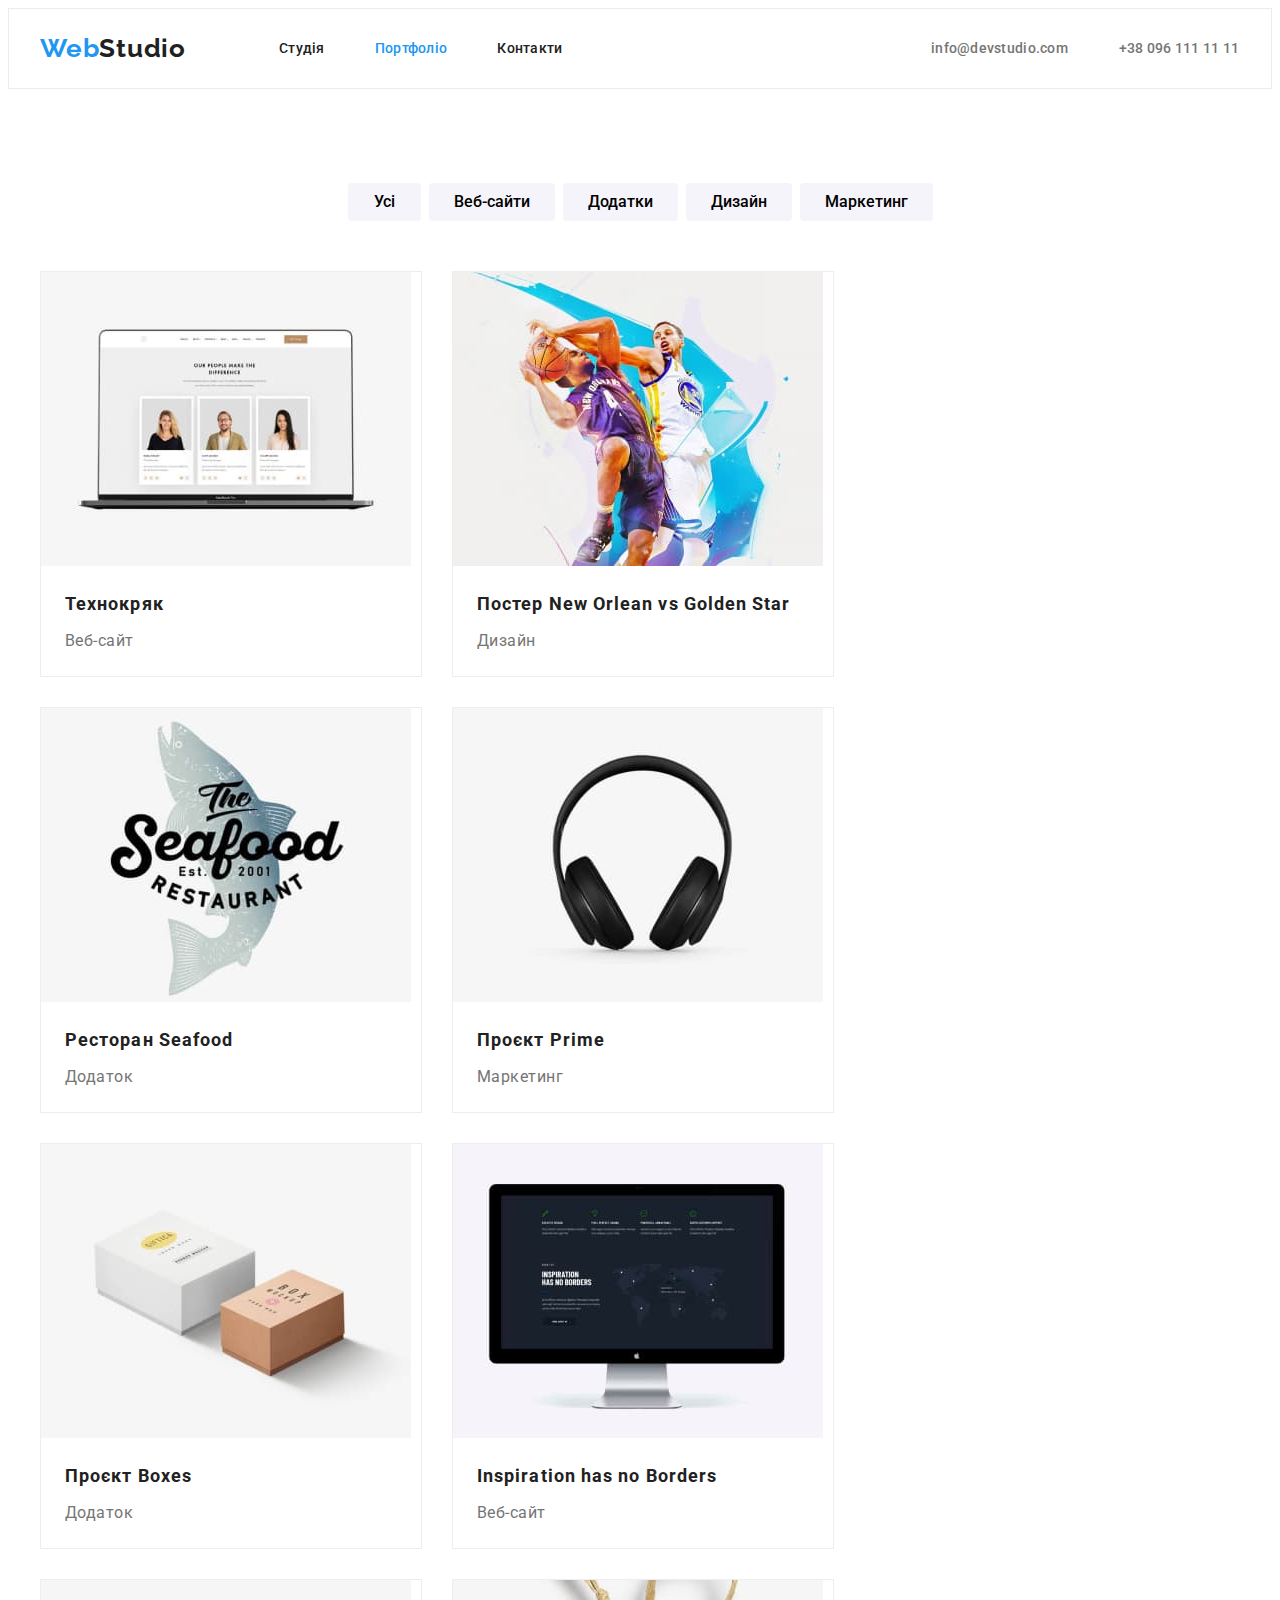
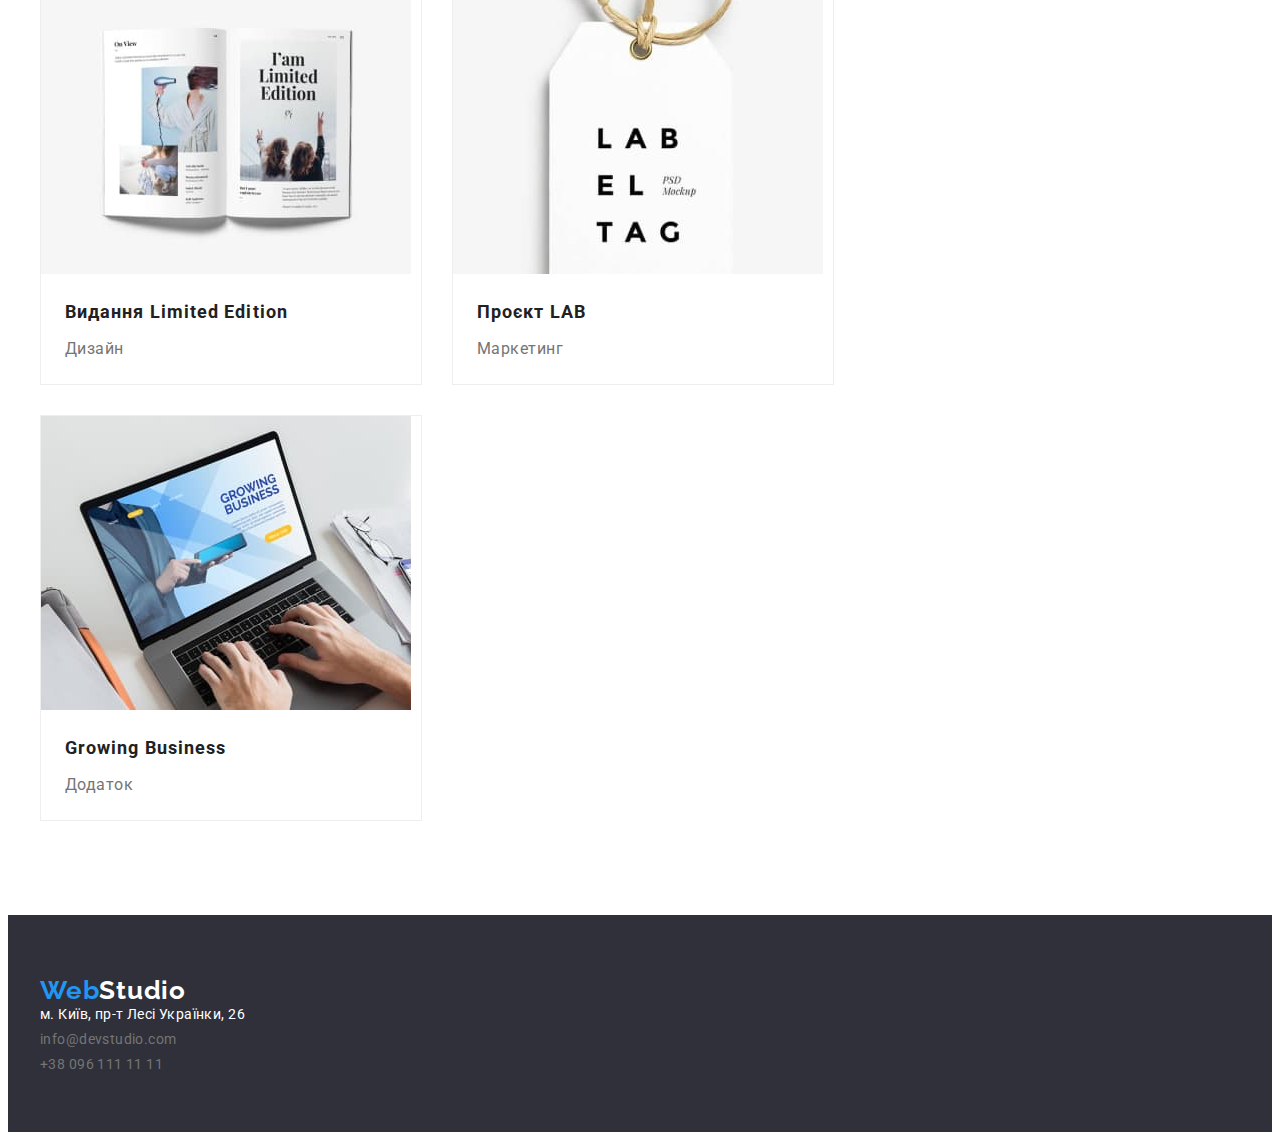
==== portfolio.html @ 63c1208d "Initial commit" ====
<!DOCTYPE html>
<html lang="uk">
  <head>
    <meta charset="UTF-8" />
    <meta http-equiv="X-UA-Compatible" content="IE=edge" />
    <meta name="viewport" content="width=device-width, initial-scale=1.0" />
    <title>Document</title>

    <!-- font-family-->
    <link rel="preconnect" href="https://fonts.googleapis.com" />
    <link rel="preconnect" href="https://fonts.gstatic.com" crossorigin />
    <link
      href="https://fonts.googleapis.com/css2?family=Montserrat:wght@400;700&family=Raleway:wght@300;700&family=Roboto:wght@400;500;700;900&display=swap"
      rel="stylesheet"
    />
    <link
      rel="stylesheet"
      href="https://cdnjs.cloudflare.com/ajax/libs/modern-normalize/1.1.0/modern-normalize.min.css"
      integrity="sha512-wpPYUAdjBVSE4KJnH1VR1HeZfpl1ub8YT/NKx4PuQ5NmX2tKuGu6U/JRp5y+Y8XG2tV+wKQpNHVUX03MfMFn9Q=="
      crossorigin="anonymous"
      referrerpolicy="no-referrer"
    />
    <link rel="stylesheet" href="./css/styles.css" />
  </head>
  <body>
    <header class="header">
      <div class="container header-container">
        <nav class="header-navigation">
          <a href="./index.html" class="logo link"
            ><span class="color-web">Web</span>Studio</a
          >
          <ul class="header-nav">
            <li>
              <a href="./index.html" class="header-nav-link link">Студія</a>
            </li>
            <li>
              <a
                href="./portfolio.html"
                class="header-nav-link header-portfolio link"
                >Портфоліо</a
              >
            </li>
            <li>
              <a href="" class="header-nav-link link">Контакти</a>
            </li>
          </ul>
        </nav>
        <ul class="contact">
          <li>
            <a href="mailto:info@devstudio.com" class="contact-link-mail link"
              >info@devstudio.com</a
            >
          </li>
          <li>
            <a href="tel:+3809611111" class="contact-link-tel link"
              >+38 096 111 11 11</a
            >
          </li>
        </ul>
      </div>
    </header>
    <main>
      <section class="section portfolio">
        <div class="container">
          <h1 class="portfolio-title">Портфоліо</h1>
          <ul class="cursor list">
            <li class="button-list">
              <button class="cursor-btn" type="button">Усі</button>
            </li>
            <li class="button-list">
              <button class="cursor-btn" type="button">Веб-сайти</button>
            </li>
            <li class="button-list">
              <button class="cursor-btn" type="button">Додатки</button>
            </li>
            <li class="button-list">
              <button class="cursor-btn" type="button">Дизайн</button>
            </li>
            <li class="button-list">
              <button class="cursor-btn" type="button">Маркетинг</button>
            </li>
          </ul>
          <ul class="card-set list">
            <li class="item">
              <img
                src="./images/технокряк.jpg"
                alt="технокряк"
                width="370px"
                height="294px"
              />

              <div class="card-content">
                <h2 class="portfolio-title-list">Технокряк</h2>
                <p class="portfolio-text">Веб-сайт</p>
              </div>
            </li>
            <li class="item">
              <img
                src="./images/постер.jpg"
                alt="постер"
                width="370px"
                height="294px"
              />

              <div class="card-content">
                <h2 class="portfolio-title-list" lang="en">
                  Постер New Orlean vs Golden Star
                </h2>
                <p class="portfolio-text">Дизайн</p>
              </div>
            </li>
            <li class="item">
              <img
                src="./images/ресторан.jpg"
                alt="ресторан"
                width="370px"
                height="294px"
              />

              <div class="card-content">
                <h2 class="portfolio-title-list" lang="en">Ресторан Seafood</h2>
                <p class="portfolio-text">Додаток</p>
              </div>
            </li>
            <li class="item">
              <img
                src="./images/навушники.jpg"
                alt="навушники"
                width="370px"
                height="294px"
              />

              <div class="card-content">
                <h2 class="portfolio-title-list" lang="en">Проєкт Prime</h2>
                <p class="portfolio-text">Маркетинг</p>
              </div>
            </li>
            <li class="item">
              <img
                src="./images/проект.jpg"
                alt="проект"
                width="370px"
                height="294px"
              />

              <div class="card-content">
                <h2 class="portfolio-title-list" lang="en">Проєкт Boxes</h2>
                <p class="portfolio-text">Додаток</p>
              </div>
            </li>
            <li class="item">
              <img
                src="./images/монітор.jpg"
                alt="монітор"
                width="370px"
                height="294px"
              />

              <div class="card-content">
                <h2 class="portfolio-title-list" lang="en">
                  Inspiration has no Borders
                </h2>
                <p class="portfolio-text">Веб-сайт</p>
              </div>
            </li>
            <li class="item">
              <img
                src="./images/видання.jpg"
                alt="видання"
                width="370px"
                height="294px"
              />

              <div class="card-content">
                <h2 class="portfolio-title-list" lang="en">
                  Видання Limited Edition
                </h2>
                <p class="portfolio-text">Дизайн</p>
              </div>
            </li>
            <li class="item">
              <img
                src="./images/лаб.jpg"
                alt="лаб"
                width="370px"
                height="294px"
              />

              <div class="card-content">
                <h2 class="portfolio-title-list" lang="en">Проєкт LAB</h2>
                <p class="portfolio-text">Маркетинг</p>
              </div>
            </li>
            <li class="item">
              <img
                src="./images/бізнес.jpg"
                alt="бізнес"
                width="370px"
                height="294px"
              />

              <div class="card-content">
                <h2 class="portfolio-title-list" lang="en">Growing Business</h2>
                <p class="portfolio-text">Додаток</p>
              </div>
            </li>
          </ul>
        </div>
      </section>
    </main>
    <footer class="color-footer">
      <div class="container">
        <a href="./index.html" class="logo-studio link"
          ><span class="color-web">Web</span>Studio</a
        >
        <address>
          <a
            href="https://goo.gl/maps/vG6KCRYgaPiJuEGL6"
            target="_blank"
            rel="noopener noreferrer nofollow"
            class="color-maps link"
            >м. Київ, пр-т Лесі Українки, 26</a
          >
          <ul class="list-address">
            <li>
              <a href="mailto:info@devstudio.com" class="color-mail link"
                >info@devstudio.com</a
              >
            </li>
            <li>
              <a href="tel:+3809611111" class="color-tel link"
                >+38 096 111 11 11</a
              >
            </li>
          </ul>
        </address>
      </div>
    </footer>
  </body>
</html>
---- css/styles.css ----
:root {
  --main-title-color: #ffffff;
  --body-title-color: #212121;
  --body-text-color: #757575;
  --accent-color: #2196f3;
  --card-set-gap: 30px;
  --card-shadow: 0px 2px 1px -1px rgba(0, 0, 0, 0.2),
    0px 1px 1px 0px rgba(0, 0, 0, 0.14), 0px 1px 3px 0px rgba(0, 0, 0, 0.12);
}

p,
h1,
h2,
h3,
h4,
h5,
h6 {
  margin: 0;
}
img {
  display: block;
  max-width: 100%;
  height: auto;
}

ul,
ol {
  margin: 0;
}

ul {
  list-style: none;
  padding-left: 0;
}

body {
  font-family: "Roboto", sans-serif;
  font-size: 14px;
  color: var(--body-title-color);
}

.section {
  padding: 94px 0;
}
.container {
  width: 1200px;
  padding-left: 15px;
  padding-right: 15px;
  margin-left: auto;
  margin-right: auto;
}

.header {
  padding: 24px 0;
  border: 1px solid  #ECECEC;
}
.header-navigation {
  display: flex;
  align-items: center;
}
.div {
  margin: 0;
  
}

.card-content {
  padding: 20px 24px;
}

.card-set {
  list-style: none;
}

.card-set > .item {
  width: calc((100% - 60px) / 3);
  border: 1px solid  #EEEEEE;
  background: #FFFFFF;
}

.header-nav {
  display: flex;
  gap: 50px;
  text-align: center;
  margin-left: 93px;
  padding-left: 0;
}

.header-container {
  display: flex;
}

.contact {
  display: flex;
  gap: 50px;
  text-align: center;
  margin-left: auto;
  align-items: center;
}

/*Властивість кнопок*/
button {
  cursor: pointer;
}
.address {
  margin-top: 20px;
}
address {
  font-style: normal;
}

/*Прибирає базові властивості посилань */
.link {
  text-decoration: none;
  color: inherit;
}

/* header */
.logo {
  font-family: "Raleway";
  font-weight: 700;
  font-size: 26px;
  line-height: 1.19;
  letter-spacing: 0.03em;
  color: var(--body-title-color);
}

.header-nav-link:hover,
.header-nav-link:focus,
.contact-link-mail:hover,
.contact-link-mail:focus,
.contact-link-tel:hover,
.contact-link-tel:focus {
  color: var(--accent-color);
}

/* Властивості навігації*/
.header-nav-link {
  font-weight: 500;
  line-height: 1.14;
  letter-spacing: 0.02em;
  color: var(--body-title-color);
  min-width: 45px;
  min-height: 16px;
  display: inline-block;
}

/*контакти*/
.contact-link-mail,
.contact-link-tel {
  font-weight: 500;
  line-height: 1.14;
  letter-spacing: 0.02em;
  color: var(--body-text-color);
  min-width: 122px;
  min-height: 16px;
  display: inline-block;
}

/*Акцент кольору на посилання studio*/
.header-studio {
  color: var(--accent-color);
}
/*Акцент кольору на посилання portfolio*/
.header-portfolio {
  color: var(--accent-color);
}

/*прибирає маркери*/
.list {
  marker: none;
  padding: 0;
  margin: 0;
  display: flex;
  gap: 30px;
  flex-wrap: wrap;
}

.img-list {
  padding: 0;
  margin: 0;
  display: flex;
  gap: var(--card-set-gap);
}

.list-address {
  marker: none;
  padding: 0;
  margin: 0;
  display: flex;
  flex-direction: column;
  gap: 9px;
}
.work-title {
  font-size: 14px;
  line-height: 1.14;
  letter-spacing: 0.03em;
  text-transform: uppercase;
  margin-bottom: 10px;
}
.work {
  padding-bottom: 0;
}
.section > .work {
  padding-left: 215px;
  padding-right: 215px;
  padding-top: 0;
  padding-bottom: 0;
}
.work-text {
  line-height: 1.71;
  letter-spacing: 0.03em;
  color: var(--body-text-color);
  width: 270px;
}

.hero {
  text-align: center;
  background-color: #2f303a;
  color: var(--main-title-color);
  padding: 200px 0;
}

.hero-title {
  font-weight: 900;
  font-size: 44px;
  line-height: 1.36;
  letter-spacing: 0.06em;
  text-align: center;
  text-transform: uppercase;
  margin: 0 auto;
  width: 696px;
  height: 120px;
  margin-left: auto;
  margin-right: auto;
}
/*стилізація кнопки*/
.btn {
  background-color: var(--accent-color);
  width: 216px;
  height: 50px;
  text-align: center;
  line-height: 1.87;
  letter-spacing: 0.06em;
  color: var(--main-title-color);
  box-shadow: 0px 4px 4px rgba(0, 0, 0, 0.15);
  border-radius: 4px;
  border: none;
  margin-top: 30px;
}

.section-title {
  font-size: 36px;
  line-height: 1.17;
  letter-spacing: 0.03em;
  text-align: center;
  margin-bottom: 50px;
}
.command {
  background: #f5f4fa;
}
.item-command > .name-work {
  padding-top: 30px;
  padding-bottom: 30px;
}
.section-title-name {
  font-weight: 500;
  font-size: 16px;
  line-height: 1.19;
  text-align: center;
  letter-spacing: 0.03em;
  margin-bottom: 10px;
}
.img-list > .item-command {
  border-radius: 0px 0px 4px 4px;
  box-shadow: 0px 1px 3px rgba(0, 0, 0, 0.12), 0px 1px 1px rgba(0, 0, 0, 0.14),
    0px 2px 1px rgba(0, 0, 0, 0.2);
  background: #ffffff;
}
.section-text {
  font-size: 16px;
  line-height: 1.19;
  text-align: center;
  letter-spacing: 0.03em;
  color: var(--body-text-color);
}
.color-footer {
  background-color: #2f303a;
  padding: 60px 0;
}
.logo-studio {
  font-family: "Raleway";
  font-weight: 700;
  font-size: 26px;
  line-height: 1.19;
  letter-spacing: 0.03em;
  color: rgba(255, 255, 255, 1);
  margin-bottom: 20px;
}
.contacts,
.color-tel-black,
.color-mail-black,
.studio-black,
.color-studio-black {
  color: var(--body-title-color);
}
.color-web {
  color: #2196f3;
}

.color-studio,
.color-address,
.color-info {
  color: var(--main-title-color);
}

.color-mail:hover,
.color-mail:focus,
.color-tel:hover,
.color-tel:focus {
  color: var(--accent-color);
}

.color-mail,
.color-tel {
  letter-spacing: 0.03em;
  color: var(--body-text-color);
}
.color-mail {
  margin-bottom: 9px;
}
.color-maps {
  letter-spacing: 0.03em;
  color: var(--main-title-color);
  margin-bottom: 9px;
  display: inline-block;
}

.button-list {
  text-align: center;
}
.cursor {
  display: flex;
  margin-bottom: 50px;
  justify-content: center;
  gap: 8px;
}
.cursor .cursor-btn {
  background: #f5f4fa;
  border-radius: 4px;
  border: #f5f4fa;
  display: inline-block;
  min-width: 73px;
  min-height: 38px;
  padding: 6px 25px 6px 25px;
  font-weight: 500;
  font-family: inherit;
  font-size: 16px;
}
.cursor-btn:hover,
.cursor-btn:focus {
  color: var(--main-title-color);
  background-color: var(--accent-color);
}

/*portfolio-title  скриває заголовок*/
.portfolio-title,
.visually-hidden {
  position: absolute;
  white-space: nowrap;
  width: 1px;
  height: 1px;
  overflow: hidden;
  border: 0;
  padding: 0;
  clip: rect(0 0 0 0);
  clip-path: inset(50%);
  margin: -1px;
}
.portfolio-title-list {
  font-size: 18px;
  line-height: 2;
  letter-spacing: 0.06em;
  margin-bottom: 4px;
}
.portfolio-text {
  font-size: 16px;
  line-height: 1.88;
  letter-spacing: 0.03em;
  color: var(--body-text-color);
}
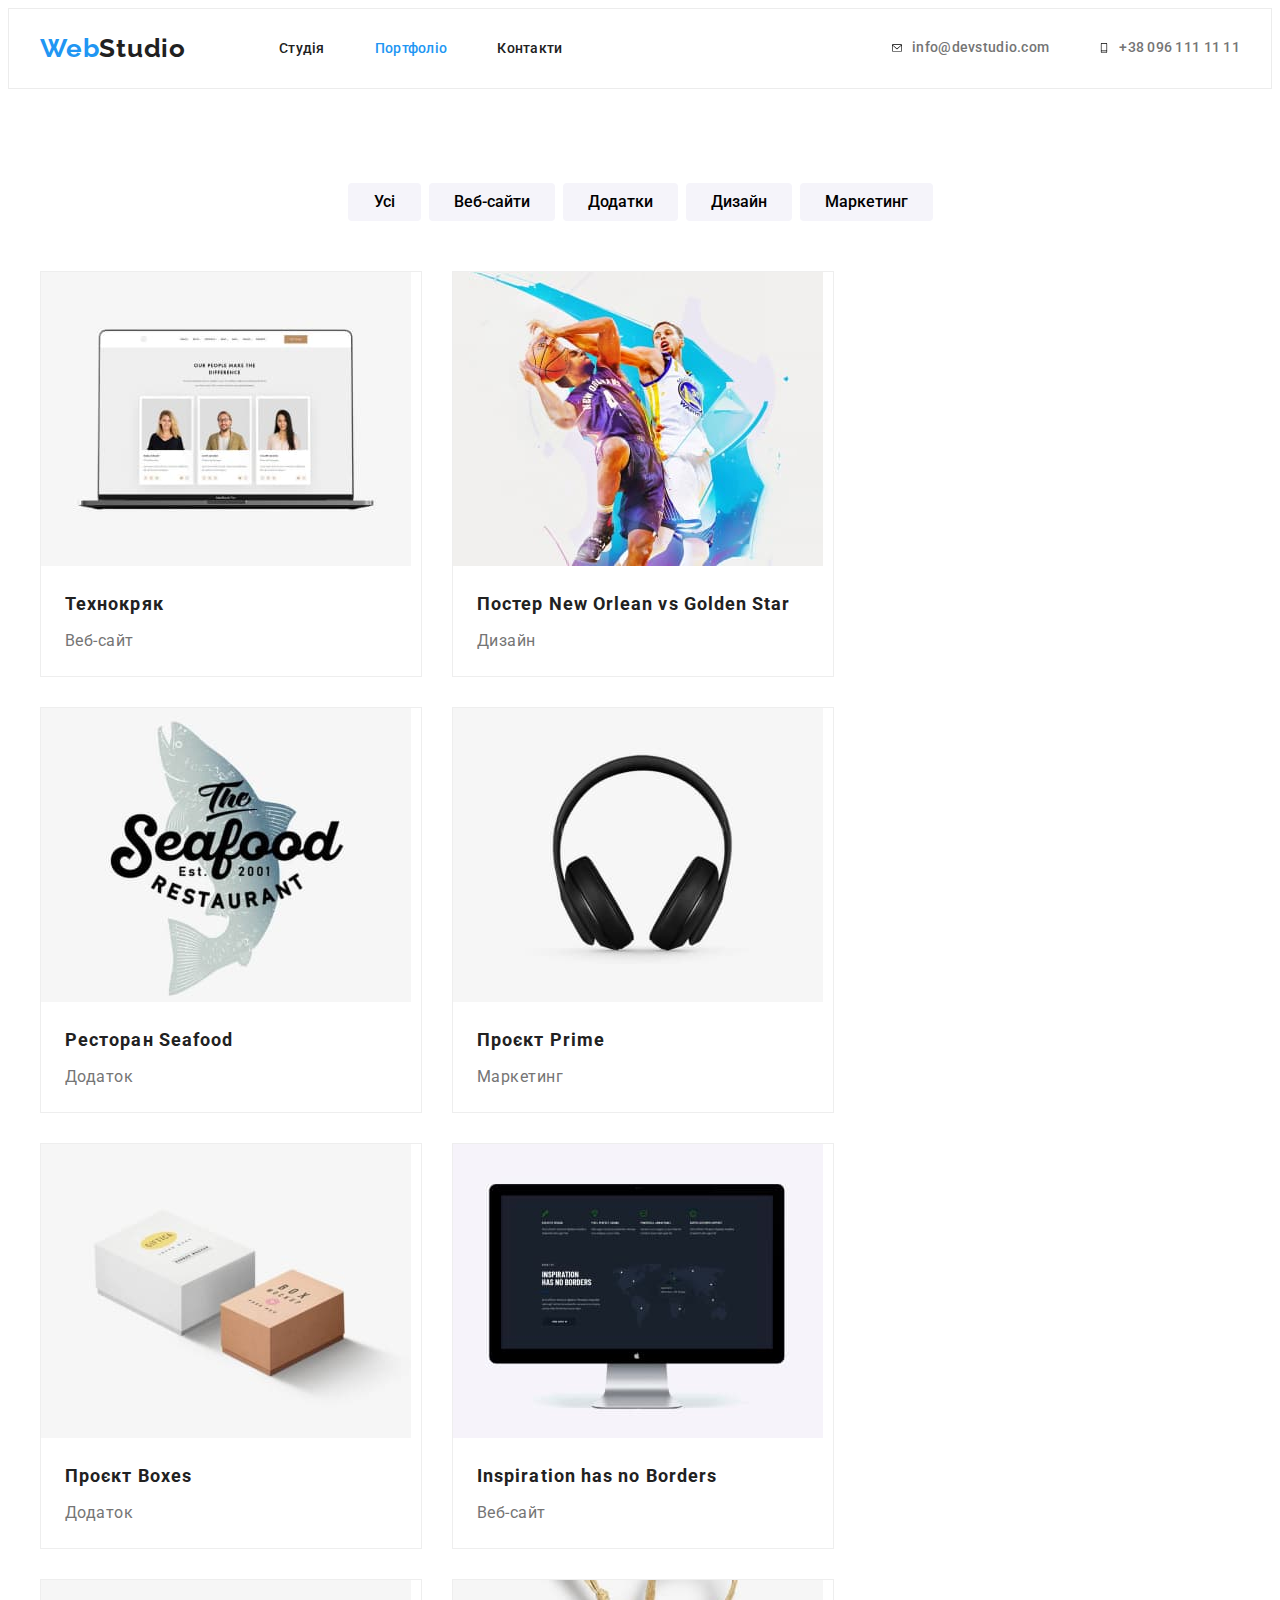
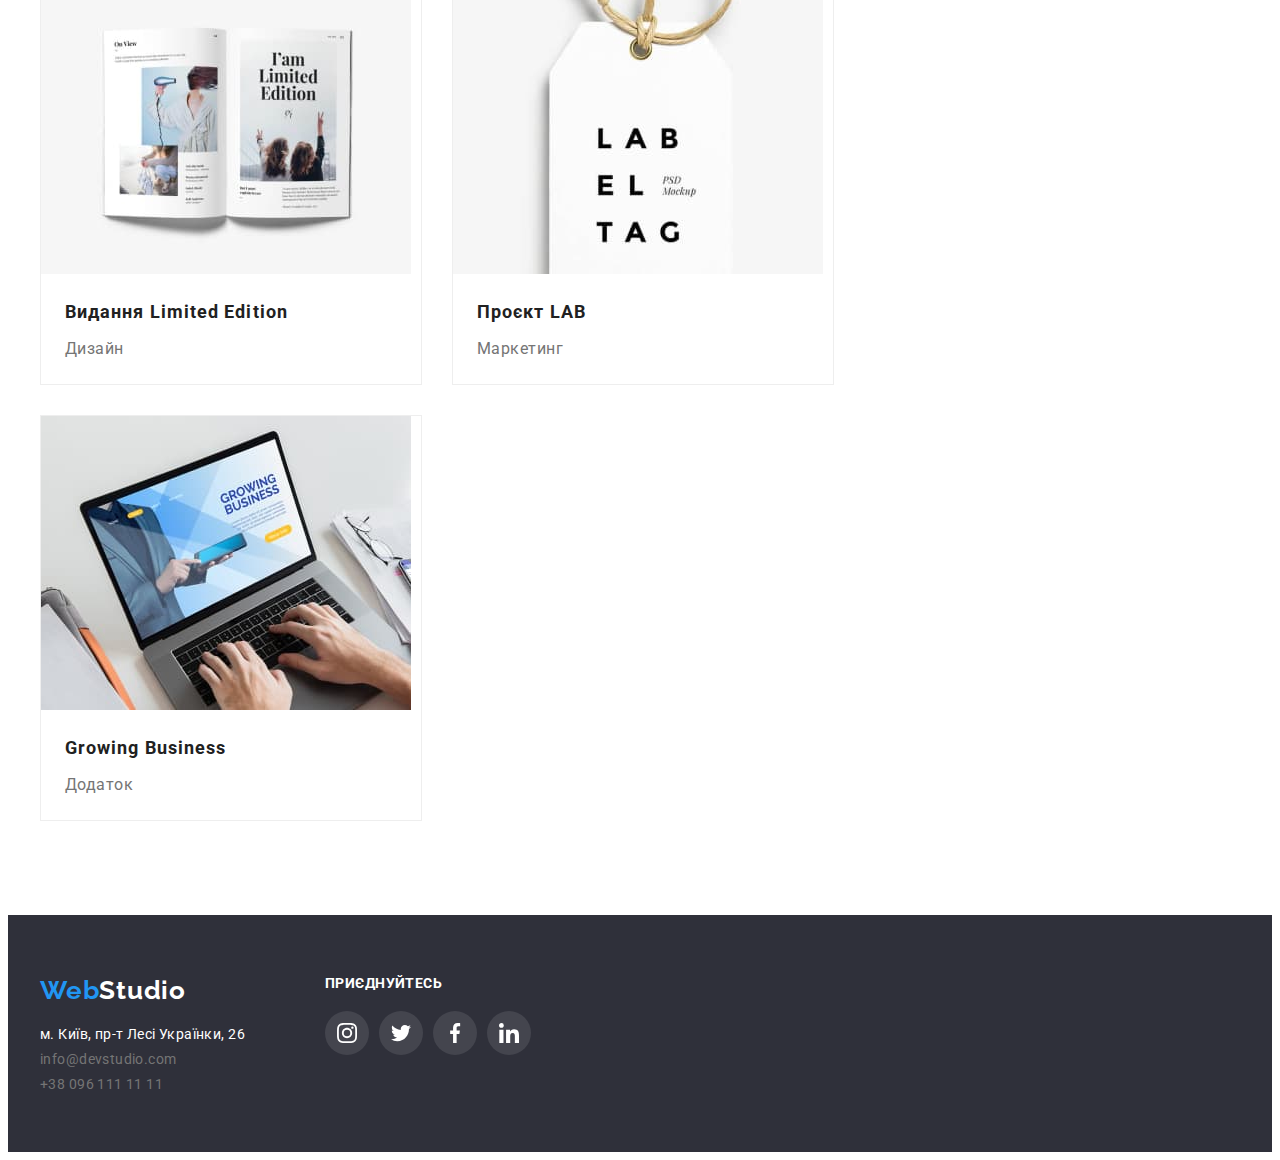
==== commit 989d6719: "домашня робота" ====
--- a/portfolio.html
+++ b/portfolio.html
@@ -48,12 +48,16 @@
         <ul class="contact">
           <li>
             <a href="mailto:info@devstudio.com" class="contact-link-mail link"
-              >info@devstudio.com</a
+              ><svg class="mail-icon" width="10" height="16">
+                <use href="./images/icons.svg#icon-envelope-hover"></use>
+              </svg>info@devstudio.com</a
             >
           </li>
           <li>
             <a href="tel:+3809611111" class="contact-link-tel link"
-              >+38 096 111 11 11</a
+              ><svg class="tel-icon" width="10" height="16">
+                <use href="./images/icons.svg#icon-Vector"></use>
+              </svg>+38 096 111 11 11</a
             >
           </li>
         </ul>
@@ -209,11 +213,13 @@
       </section>
     </main>
     <footer class="color-footer">
-      <div class="container">
+      <div class="contact-wrap">
+        <div class="container">
+      <div class="container-logo">
         <a href="./index.html" class="logo-studio link"
           ><span class="color-web">Web</span>Studio</a
         >
-        <address>
+        <address class="address">
           <a
             href="https://goo.gl/maps/vG6KCRYgaPiJuEGL6"
             target="_blank"
@@ -233,8 +239,28 @@
               >
             </li>
           </ul>
+        
         </address>
       </div>
+      <div class="social">
+        <a href="" class="title-soc link">приєднуйтесь</a>
+        <ul class="footer-soc-list list">
+          <li class="footer-soc-item"><a href="" class="footer-soc-link link"><svg class="soc-icon" widtn="20" height="20">
+            <use href="./images/icons.svg#icon-instagram-2"></use>
+          </svg></a></li>
+          <li class="footer-soc-item"><a href="" class="footer-soc-link link"><svg class="soc-icon" widtn="20" height="20">
+            <use href="./images/icons.svg#icon-twitter-1"></use>
+          </svg></a></li>
+          <li class="footer-soc-item"><a href="" class="footer-soc-link link"><svg class="soc-icon" widtn="20" height="20">
+            <use href="./images/icons.svg#icon-facebook-1"></use>
+          </svg></a></li>
+          <li class="footer-soc-item"><a href="" class="footer-soc-link link"><svg class="soc-icon" widtn="20" height="20">
+            <use href="./images/icons.svg#icon-linkedin-1"></use>
+          </svg></a></li>
+        </ul>
+      </div>
+    </div>
+  </div>
     </footer>
   </body>
 </html>
--- a/css/styles.css
+++ b/css/styles.css
@@ -75,8 +75,12 @@
   width: calc((100% - 60px) / 3);
   border: 1px solid  #EEEEEE;
   background: #FFFFFF;
-}
-
+
+}
+
+.item:hover {
+  box-shadow: 0px 1px 1px rgba(0, 0, 0, 0.12), 0px 4px 4px rgba(0, 0, 0, 0.06), 1px 4px 6px rgba(0, 0, 0, 0.16);
+}
 .header-nav {
   display: flex;
   gap: 50px;
@@ -155,7 +159,20 @@
   min-height: 16px;
   display: inline-block;
 }
-
+.contact .contact-link-mail {
+  display: flex;
+  gap: 10px;
+}
+.contact-link-mail:hover .mail-icon {
+  fill: var(--accent-color);
+}
+.contact .contact-link-tel {
+  display: flex;
+  gap: 10px;
+}
+.contact-link-tel:hover .tel-icon {
+  fill: var(--accent-color);
+}
 /*Акцент кольору на посилання studio*/
 .header-studio {
   color: var(--accent-color);
@@ -212,12 +229,42 @@
   color: var(--body-text-color);
   width: 270px;
 }
+.group-list {
+     gap: 30px;
+  margin-bottom: 30px;
+ }
+.group-item {
+  width: calc((100% - 90px)/ 4);
+  height: 120px;
+ }
+.group-link {
+    width: 100%;
+    height: 100%;
+    background: #F5F4FA;
+    border-radius: 4px;
+     display: flex;
+    align-items: center;
+    justify-content: center;
+    fill: var(--main-title-color);
+  }
 
 .hero {
   text-align: center;
   background-color: #2f303a;
   color: var(--main-title-color);
   padding: 200px 0;
+  /*overlay*/
+  max-width: 1200px;
+  height: 480px;
+  margin-left: auto;
+  margin-right: auto;
+  outline: 1px solid black;
+  background: #C4C4C4;
+  background-repeat: no-repeat;
+  background-size: cover;
+  background-position: center;
+  background-image: linear-gradient(rgba(47, 48, 58, 0.4), rgba(47, 48, 58, 0.4)),
+   url(../images/overlay.jpg);
 }
 
 .hero-title {
@@ -258,6 +305,7 @@
 .command {
   background: #f5f4fa;
 }
+
 .item-command > .name-work {
   padding-top: 30px;
   padding-bottom: 30px;
@@ -270,6 +318,61 @@
   letter-spacing: 0.03em;
   margin-bottom: 10px;
 }
+.title-soc {
+  font-weight: 700;
+  letter-spacing: 0.03em;
+  text-transform: uppercase;
+  color: var(--main-title-color);
+}
+.soc-list {
+  display: flex;
+  justify-content: center;
+  gap: 10px;
+ }
+.soc-item {
+  width: 44px;
+  height: 44px;
+}
+.soc-link {
+  width: 100%;
+  height: 100%;
+  background:  var(--main-title-color);
+  border-radius: 50%;
+  display: block;
+  display: flex;
+  align-items: center;
+  justify-content: center;
+  fill:#AFB1B8;
+}
+.soc-link:hover  {
+ fill: var(--main-title-color);
+ background-color: var(--accent-color);
+}
+.footer-soc-link:hover  {
+  background-color: var(--accent-color);
+}
+.footer-soc-list {
+   gap: 10px;
+ 
+ }
+.footer-soc-item {
+  width: 44px;
+  height: 44px;
+
+  }
+.footer-soc-link {
+  width: 100%;
+  height: 100%;
+ background: rgba(255, 255, 255, 0.1);
+  border-radius: 50%;
+  display: block;
+  display: flex;
+  align-items: center;
+  justify-content: center;
+  fill: var(--main-title-color);
+}
+
+
 .img-list > .item-command {
   border-radius: 0px 0px 4px 4px;
   box-shadow: 0px 1px 3px rgba(0, 0, 0, 0.12), 0px 1px 1px rgba(0, 0, 0, 0.14),
@@ -282,11 +385,35 @@
   text-align: center;
   letter-spacing: 0.03em;
   color: var(--body-text-color);
-}
-.color-footer {
+  margin-bottom: 16px;
+}
+.client-list {
+  display: flex;
+}
+.client-item {
+  width: calc((100% - 150px)/ 6);
+  height: 92px;
+ 
+}
+.client-icon {
+  width: 100%;
+  height: 100%;
+   border: 1px solid #AFB1B8;
+  display: flex;
+ text-align: center;
+ justify-content: center;
+ fill:rgba(175, 177, 184, 1);
+}
+.client-link:hover .client-icon {
+  fill: var(--accent-color);
+  border: 1px solid #2196F3;
+  }
+
+
+/*.color-footer {
   background-color: #2f303a;
   padding: 60px 0;
-}
+}*/
 .logo-studio {
   font-family: "Raleway";
   font-weight: 700;
@@ -295,6 +422,27 @@
   letter-spacing: 0.03em;
   color: rgba(255, 255, 255, 1);
   margin-bottom: 20px;
+}
+.contact-wrap  {
+ 
+   background-color: #2f303a;
+   padding: 60px 0;
+}
+.contact-wrap> .container {
+  display: flex;
+}
+.container-logo {
+  width: calc(100%/4 - 15px);
+  }
+.social {
+  width: calc(100%/4);
+  margin: 0;
+}
+.footer-soc-list {
+  margin: 0;
+}
+.footer-soc-link {
+  margin-top: 20px;
 }
 .contacts,
 .color-tel-black,
@@ -360,6 +508,12 @@
 .cursor-btn:focus {
   color: var(--main-title-color);
   background-color: var(--accent-color);
+
+}
+
+.button-list:hover, .button-list:focus {
+   box-shadow: 0px 3px 1px rgba(0, 0, 0, 0.1), 0px 1px 2px rgba(0, 0, 0, 0.08), 0px 2px 2px rgba(0, 0, 0, 0.12);
+border-radius: 4px;
 }
 
 /*portfolio-title  скриває заголовок*/
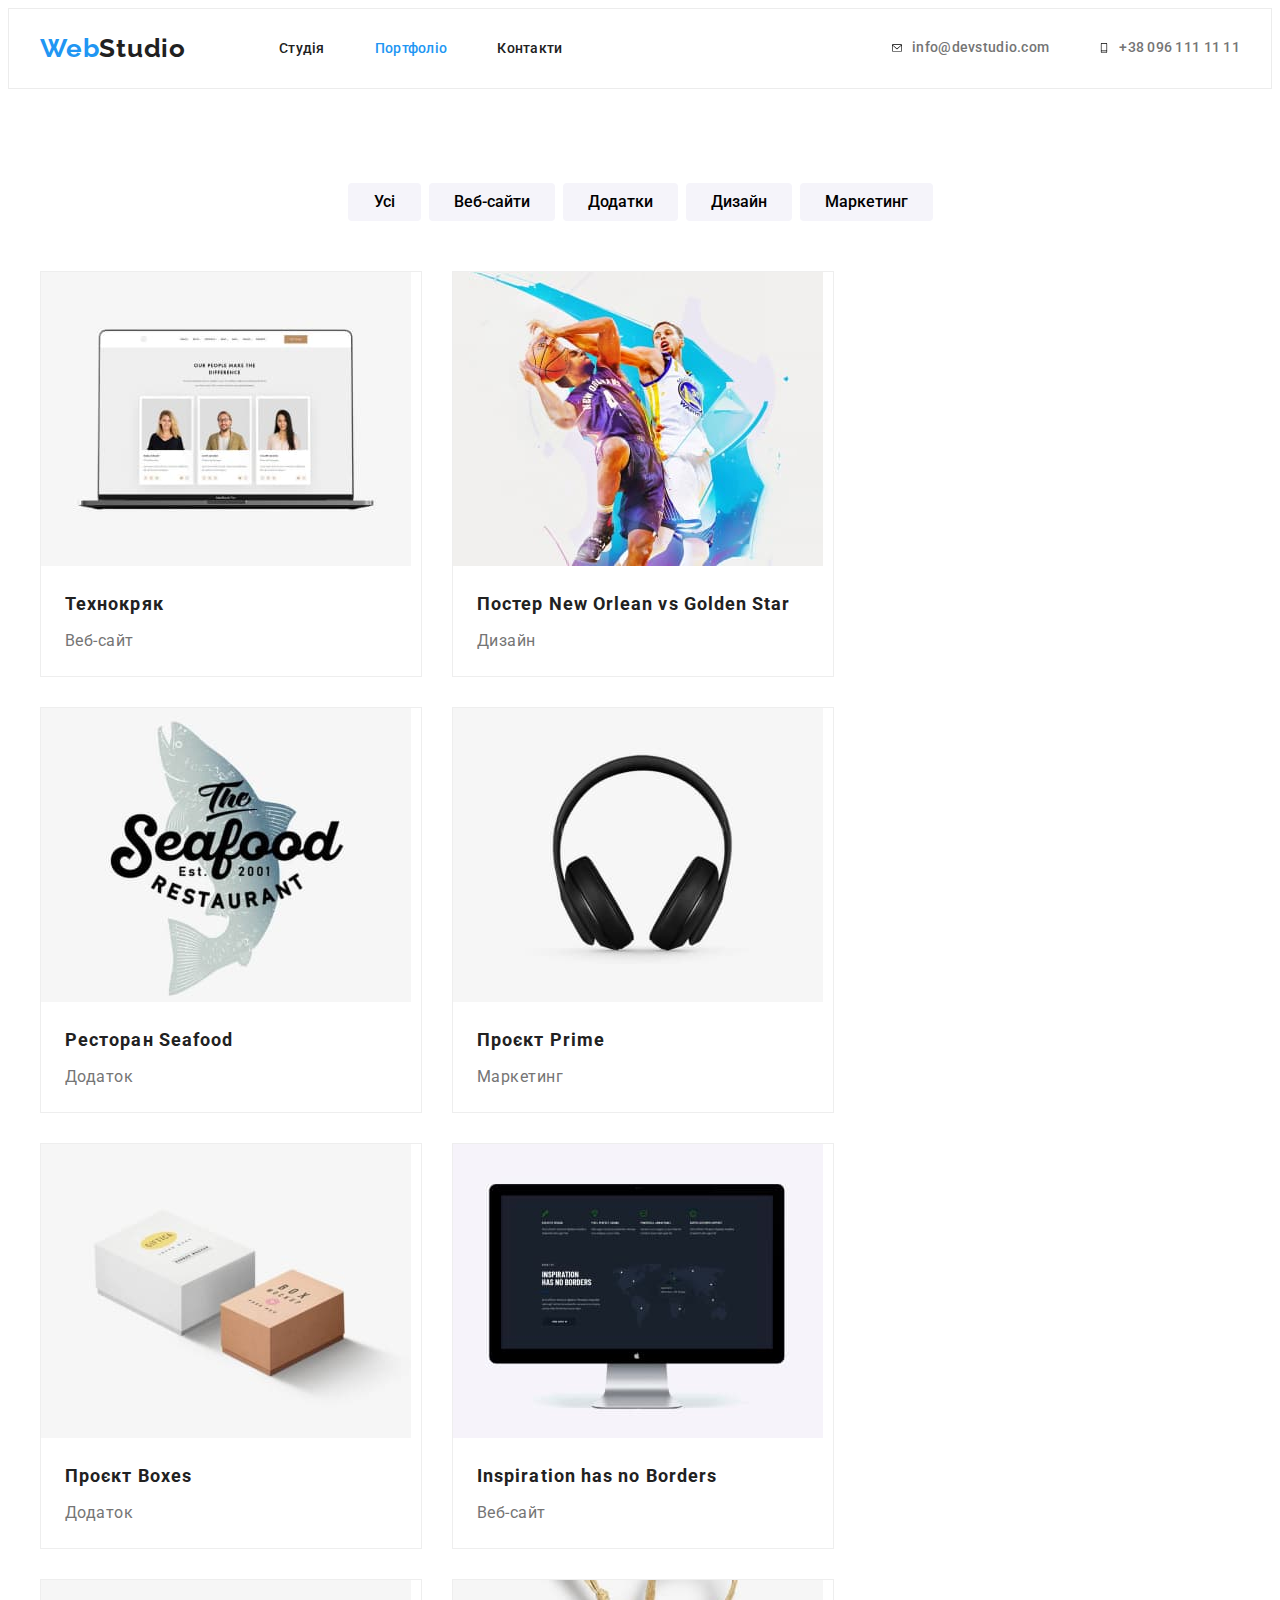
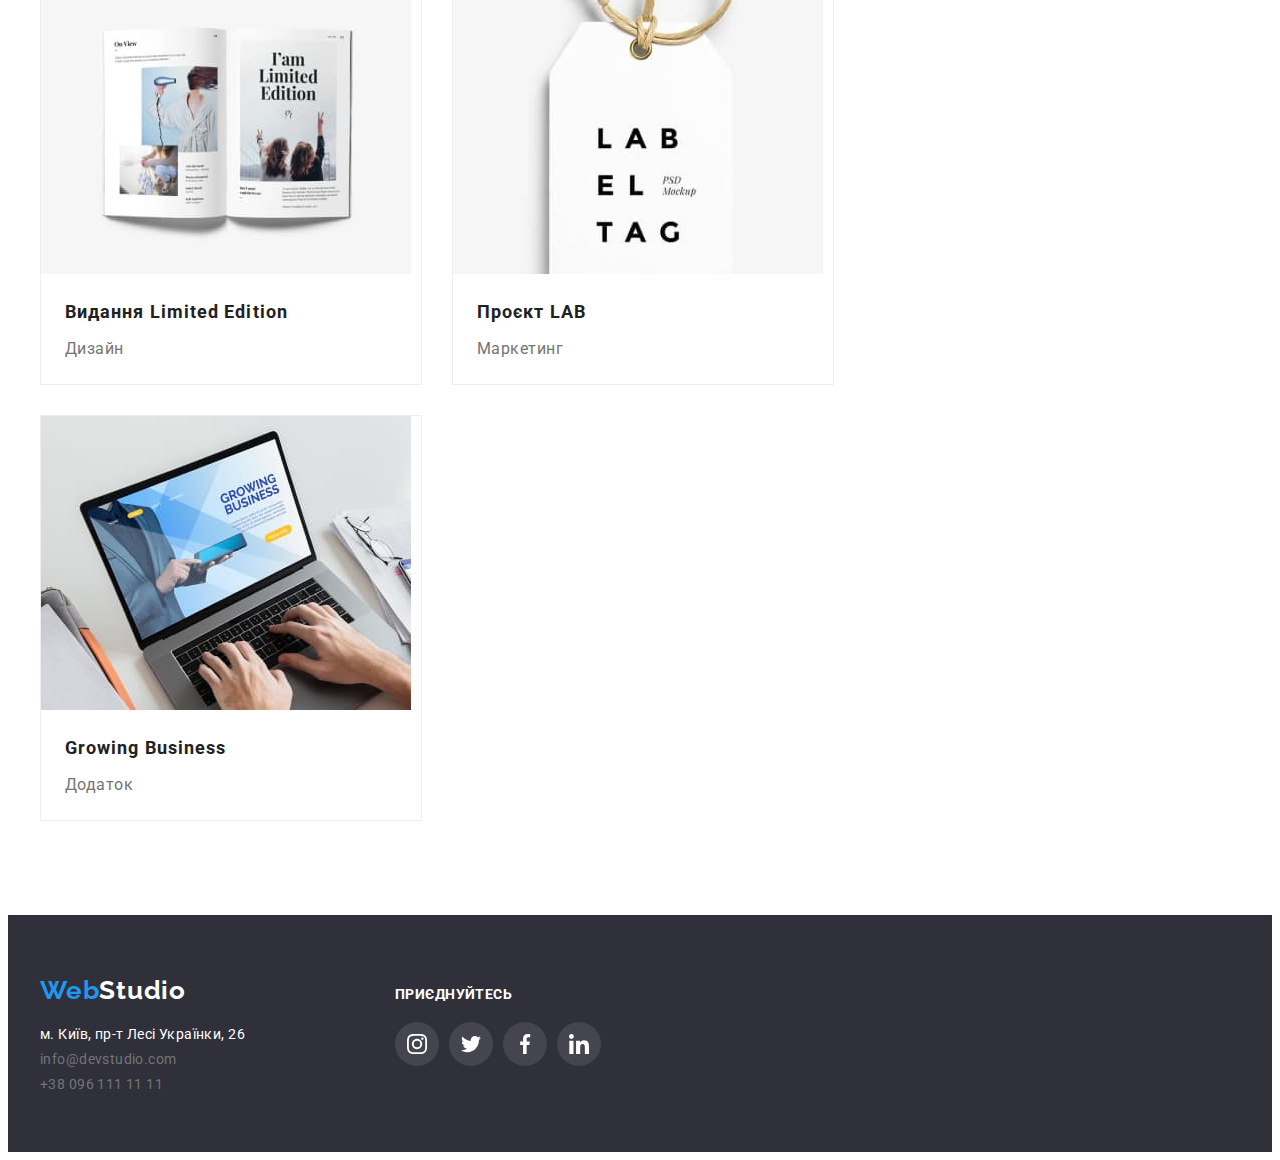
==== commit a7724dc5: "виправлення помилок" ====
--- a/portfolio.html
+++ b/portfolio.html
@@ -86,27 +86,27 @@
           </ul>
           <ul class="card-set list">
             <li class="item">
+              <div class="card-content">
               <img
                 src="./images/технокряк.jpg"
                 alt="технокряк"
                 width="370px"
                 height="294px"
               />
-
-              <div class="card-content">
+            
                 <h2 class="portfolio-title-list">Технокряк</h2>
                 <p class="portfolio-text">Веб-сайт</p>
               </div>
             </li>
             <li class="item">
+              <div class="card-content">
               <img
                 src="./images/постер.jpg"
                 alt="постер"
                 width="370px"
                 height="294px"
               />
-
-              <div class="card-content">
+              
                 <h2 class="portfolio-title-list" lang="en">
                   Постер New Orlean vs Golden Star
                 </h2>
@@ -114,19 +114,20 @@
               </div>
             </li>
             <li class="item">
+              <div class="card-content">
               <img
                 src="./images/ресторан.jpg"
                 alt="ресторан"
                 width="370px"
                 height="294px"
               />
-
-              <div class="card-content">
+          
                 <h2 class="portfolio-title-list" lang="en">Ресторан Seafood</h2>
                 <p class="portfolio-text">Додаток</p>
               </div>
             </li>
             <li class="item">
+              <div class="card-content">
               <img
                 src="./images/навушники.jpg"
                 alt="навушники"
@@ -134,12 +135,13 @@
                 height="294px"
               />
 
-              <div class="card-content">
+          
                 <h2 class="portfolio-title-list" lang="en">Проєкт Prime</h2>
                 <p class="portfolio-text">Маркетинг</p>
               </div>
             </li>
             <li class="item">
+              <div class="card-content">
               <img
                 src="./images/проект.jpg"
                 alt="проект"
@@ -147,12 +149,12 @@
                 height="294px"
               />
 
-              <div class="card-content">
-                <h2 class="portfolio-title-list" lang="en">Проєкт Boxes</h2>
+                           <h2 class="portfolio-title-list" lang="en">Проєкт Boxes</h2>
                 <p class="portfolio-text">Додаток</p>
               </div>
             </li>
             <li class="item">
+              <div class="card-content">
               <img
                 src="./images/монітор.jpg"
                 alt="монітор"
@@ -160,22 +162,21 @@
                 height="294px"
               />
 
-              <div class="card-content">
-                <h2 class="portfolio-title-list" lang="en">
+                             <h2 class="portfolio-title-list" lang="en">
                   Inspiration has no Borders
                 </h2>
                 <p class="portfolio-text">Веб-сайт</p>
               </div>
             </li>
             <li class="item">
+              <div class="card-content">
               <img
                 src="./images/видання.jpg"
                 alt="видання"
                 width="370px"
                 height="294px"
               />
-
-              <div class="card-content">
+           
                 <h2 class="portfolio-title-list" lang="en">
                   Видання Limited Edition
                 </h2>
@@ -183,6 +184,7 @@
               </div>
             </li>
             <li class="item">
+              <div class="card-content">
               <img
                 src="./images/лаб.jpg"
                 alt="лаб"
@@ -190,12 +192,12 @@
                 height="294px"
               />
 
-              <div class="card-content">
-                <h2 class="portfolio-title-list" lang="en">Проєкт LAB</h2>
+                          <h2 class="portfolio-title-list" lang="en">Проєкт LAB</h2>
                 <p class="portfolio-text">Маркетинг</p>
               </div>
             </li>
             <li class="item">
+              <div class="card-content">
               <img
                 src="./images/бізнес.jpg"
                 alt="бізнес"
@@ -203,8 +205,7 @@
                 height="294px"
               />
 
-              <div class="card-content">
-                <h2 class="portfolio-title-list" lang="en">Growing Business</h2>
+                           <h2 class="portfolio-title-list" lang="en">Growing Business</h2>
                 <p class="portfolio-text">Додаток</p>
               </div>
             </li>
--- a/css/styles.css
+++ b/css/styles.css
@@ -63,10 +63,6 @@
   
 }
 
-.card-content {
-  padding: 20px 24px;
-}
-
 .card-set {
   list-style: none;
 }
@@ -78,7 +74,7 @@
 
 }
 
-.item:hover {
+.card-set:hover .card-content {
   box-shadow: 0px 1px 1px rgba(0, 0, 0, 0.12), 0px 4px 4px rgba(0, 0, 0, 0.06), 1px 4px 6px rgba(0, 0, 0, 0.16);
 }
 .header-nav {
@@ -208,15 +204,15 @@
   gap: 9px;
 }
 .work-title {
+  margin-top: 30px;
+  margin-bottom: 10px;
   font-size: 14px;
   line-height: 1.14;
   letter-spacing: 0.03em;
   text-transform: uppercase;
   margin-bottom: 10px;
 }
-.work {
-  padding-bottom: 0;
-}
+
 .section > .work {
   padding-left: 215px;
   padding-right: 215px;
@@ -229,16 +225,17 @@
   color: var(--body-text-color);
   width: 270px;
 }
-.group-list {
-     gap: 30px;
-  margin-bottom: 30px;
+.about-work {
+  display: inline-flex;
+  gap: 30px;
+}
+.work-list {
+  width: calc((100% - 90px)/ 4);
+  
  }
-.group-item {
-  width: calc((100% - 90px)/ 4);
-  height: 120px;
- }
+
 .group-link {
-    width: 100%;
+     width: 100%;
     height: 100%;
     background: #F5F4FA;
     border-radius: 4px;
@@ -254,8 +251,7 @@
   color: var(--main-title-color);
   padding: 200px 0;
   /*overlay*/
-  max-width: 1200px;
-  height: 480px;
+  max-width: 1600px;
   margin-left: auto;
   margin-right: auto;
   outline: 1px solid black;
@@ -276,7 +272,6 @@
   text-transform: uppercase;
   margin: 0 auto;
   width: 696px;
-  height: 120px;
   margin-left: auto;
   margin-right: auto;
 }
@@ -387,33 +382,32 @@
   color: var(--body-text-color);
   margin-bottom: 16px;
 }
-.client-list {
-  display: flex;
-}
+
 .client-item {
   width: calc((100% - 150px)/ 6);
   height: 92px;
  
 }
-.client-icon {
+.client-link {
   width: 100%;
   height: 100%;
-   border: 1px solid #AFB1B8;
-  display: flex;
- text-align: center;
+  display: flex;
+ align-items: center;
  justify-content: center;
  fill:rgba(175, 177, 184, 1);
-}
-.client-link:hover .client-icon {
+ border: 1px solid #AFB1B8;
+ border-radius: 4px;
+}
+.client-link:hover {
   fill: var(--accent-color);
   border: 1px solid #2196F3;
   }
 
 
-/*.color-footer {
+.color-footer {
   background-color: #2f303a;
   padding: 60px 0;
-}*/
+}
 .logo-studio {
   font-family: "Raleway";
   font-weight: 700;
@@ -423,16 +417,14 @@
   color: rgba(255, 255, 255, 1);
   margin-bottom: 20px;
 }
-.contact-wrap  {
- 
-   background-color: #2f303a;
-   padding: 60px 0;
-}
+
 .contact-wrap> .container {
   display: flex;
+  align-items: baseline;
 }
 .container-logo {
   width: calc(100%/4 - 15px);
+  margin-right: 70px;
   }
 .social {
   width: calc(100%/4);
@@ -508,12 +500,8 @@
 .cursor-btn:focus {
   color: var(--main-title-color);
   background-color: var(--accent-color);
-
-}
-
-.button-list:hover, .button-list:focus {
-   box-shadow: 0px 3px 1px rgba(0, 0, 0, 0.1), 0px 1px 2px rgba(0, 0, 0, 0.08), 0px 2px 2px rgba(0, 0, 0, 0.12);
-border-radius: 4px;
+  box-shadow: 0px 3px 1px rgba(0, 0, 0, 0.1), 0px 1px 2px rgba(0, 0, 0, 0.08), 0px 2px 2px rgba(0, 0, 0, 0.12);
+  border-radius: 4px;
 }
 
 /*portfolio-title  скриває заголовок*/
@@ -534,11 +522,18 @@
   font-size: 18px;
   line-height: 2;
   letter-spacing: 0.06em;
-  margin-bottom: 4px;
-}
+  padding-left: 24px;
+  padding-right: 24px;
+  padding-top: 20px;
+  }
 .portfolio-text {
   font-size: 16px;
   line-height: 1.88;
   letter-spacing: 0.03em;
   color: var(--body-text-color);
-}
+  padding-left: 24px;
+  padding-right: 24px;
+  padding-top: 4px;
+  padding-bottom: 20px;
+}
+
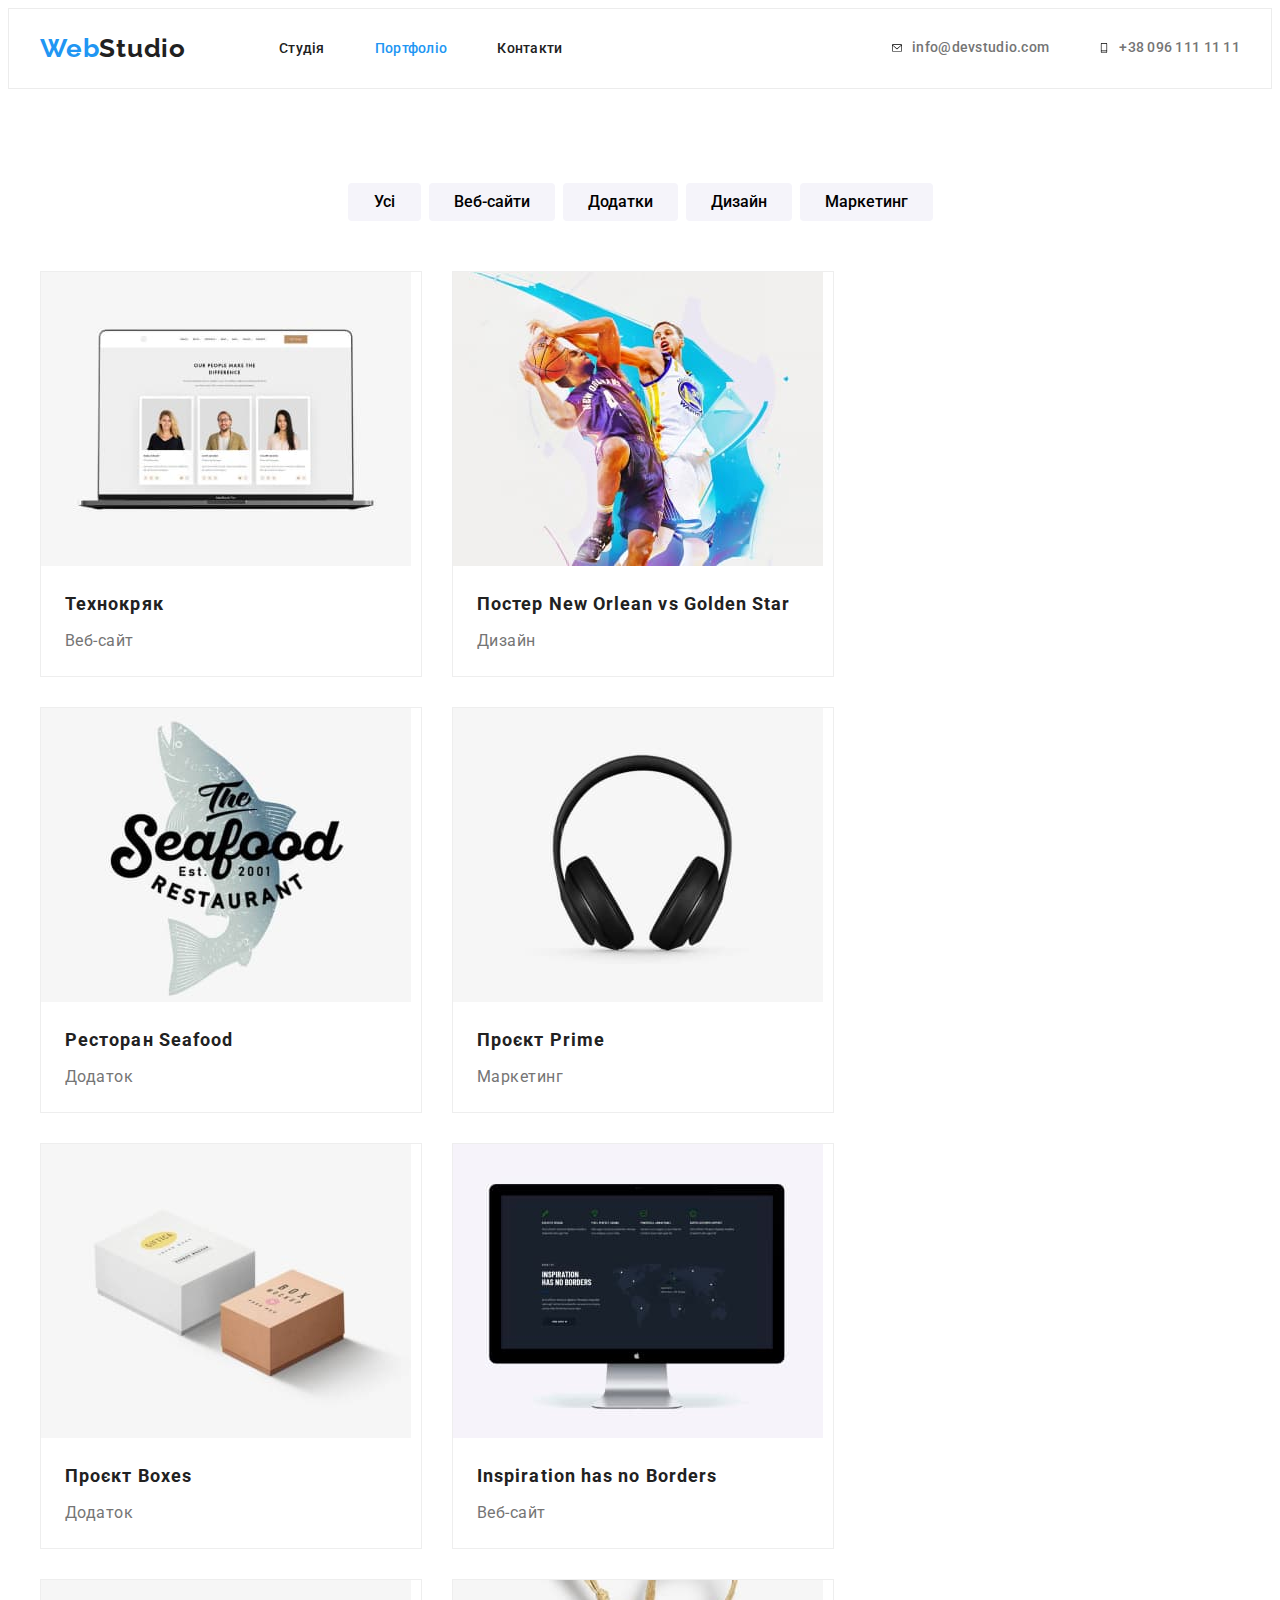
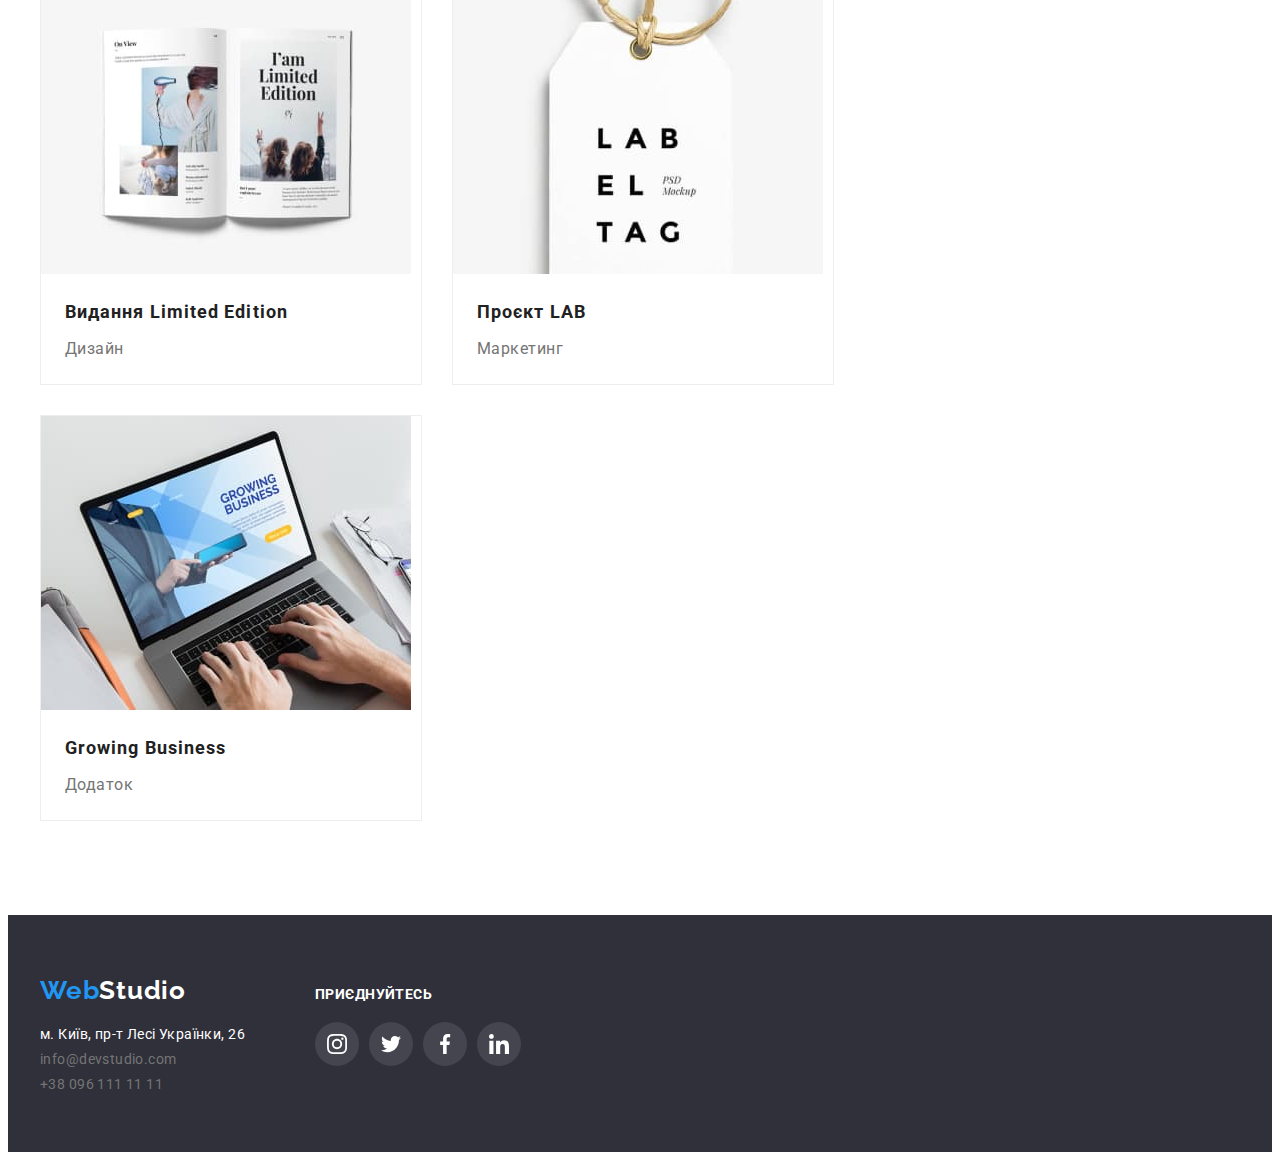
==== commit 371f595a: "правки021122" ====
--- a/portfolio.html
+++ b/portfolio.html
@@ -87,6 +87,7 @@
           <ul class="card-set list">
             <li class="item">
               <div class="card-content">
+                <a class="card-content-link link">
               <img
                 src="./images/технокряк.jpg"
                 alt="технокряк"
@@ -96,10 +97,12 @@
             
                 <h2 class="portfolio-title-list">Технокряк</h2>
                 <p class="portfolio-text">Веб-сайт</p>
-              </div>
-            </li>
-            <li class="item">
-              <div class="card-content">
+              </a>
+              </div>
+            </li>
+            <li class="item">
+              <div class="card-content">
+                <a class="card-content-link link">
               <img
                 src="./images/постер.jpg"
                 alt="постер"
@@ -111,10 +114,12 @@
                   Постер New Orlean vs Golden Star
                 </h2>
                 <p class="portfolio-text">Дизайн</p>
-              </div>
-            </li>
-            <li class="item">
-              <div class="card-content">
+              </a>
+              </div>
+            </li>
+            <li class="item">
+              <div class="card-content">
+                <a class="card-content-link link">
               <img
                 src="./images/ресторан.jpg"
                 alt="ресторан"
@@ -124,10 +129,12 @@
           
                 <h2 class="portfolio-title-list" lang="en">Ресторан Seafood</h2>
                 <p class="portfolio-text">Додаток</p>
-              </div>
-            </li>
-            <li class="item">
-              <div class="card-content">
+                </a>
+              </div>
+            </li>
+            <li class="item">
+              <div class="card-content">
+                <a class="card-content-link link">
               <img
                 src="./images/навушники.jpg"
                 alt="навушники"
@@ -138,10 +145,12 @@
           
                 <h2 class="portfolio-title-list" lang="en">Проєкт Prime</h2>
                 <p class="portfolio-text">Маркетинг</p>
-              </div>
-            </li>
-            <li class="item">
-              <div class="card-content">
+                </a>
+              </div>
+            </li>
+            <li class="item">
+              <div class="card-content">
+                <a class="card-content-link link">
               <img
                 src="./images/проект.jpg"
                 alt="проект"
@@ -151,10 +160,12 @@
 
                            <h2 class="portfolio-title-list" lang="en">Проєкт Boxes</h2>
                 <p class="portfolio-text">Додаток</p>
-              </div>
-            </li>
-            <li class="item">
-              <div class="card-content">
+                </a>
+              </div>
+            </li>
+            <li class="item">
+              <div class="card-content">
+                <a class="card-content-link link">
               <img
                 src="./images/монітор.jpg"
                 alt="монітор"
@@ -166,10 +177,12 @@
                   Inspiration has no Borders
                 </h2>
                 <p class="portfolio-text">Веб-сайт</p>
-              </div>
-            </li>
-            <li class="item">
-              <div class="card-content">
+                </a>
+              </div>
+            </li>
+            <li class="item">
+              <div class="card-content">
+                <a class="card-content-link link">
               <img
                 src="./images/видання.jpg"
                 alt="видання"
@@ -181,10 +194,12 @@
                   Видання Limited Edition
                 </h2>
                 <p class="portfolio-text">Дизайн</p>
-              </div>
-            </li>
-            <li class="item">
-              <div class="card-content">
+                </a>
+              </div>
+            </li>
+            <li class="item">
+              <div class="card-content">
+                <a class="card-content-link link">
               <img
                 src="./images/лаб.jpg"
                 alt="лаб"
@@ -194,10 +209,12 @@
 
                           <h2 class="portfolio-title-list" lang="en">Проєкт LAB</h2>
                 <p class="portfolio-text">Маркетинг</p>
-              </div>
-            </li>
-            <li class="item">
-              <div class="card-content">
+                </a>
+              </div>
+            </li>
+            <li class="item">
+              <div class="card-content">
+                <a class="card-content-link link">
               <img
                 src="./images/бізнес.jpg"
                 alt="бізнес"
@@ -207,6 +224,7 @@
 
                            <h2 class="portfolio-title-list" lang="en">Growing Business</h2>
                 <p class="portfolio-text">Додаток</p>
+                </a>
               </div>
             </li>
           </ul>
@@ -244,7 +262,7 @@
         </address>
       </div>
       <div class="social">
-        <a href="" class="title-soc link">приєднуйтесь</a>
+        <p class="title-soc">приєднуйтесь</p>
         <ul class="footer-soc-list list">
           <li class="footer-soc-item"><a href="" class="footer-soc-link link"><svg class="soc-icon" widtn="20" height="20">
             <use href="./images/icons.svg#icon-instagram-2"></use>
--- a/css/styles.css
+++ b/css/styles.css
@@ -74,7 +74,7 @@
 
 }
 
-.card-set:hover .card-content {
+.card-content:hover  {
   box-shadow: 0px 1px 1px rgba(0, 0, 0, 0.12), 0px 4px 4px rgba(0, 0, 0, 0.06), 1px 4px 6px rgba(0, 0, 0, 0.16);
 }
 .header-nav {
@@ -233,10 +233,11 @@
   width: calc((100% - 90px)/ 4);
   
  }
-
+.work {
+  padding-bottom: 0;
+}
 .group-link {
-     width: 100%;
-    height: 100%;
+     height: 120px;
     background: #F5F4FA;
     border-radius: 4px;
      display: flex;
@@ -339,7 +340,7 @@
   justify-content: center;
   fill:#AFB1B8;
 }
-.soc-link:hover  {
+.soc-link:hover, .soc-link:focus  {
  fill: var(--main-title-color);
  background-color: var(--accent-color);
 }
@@ -398,7 +399,7 @@
  border: 1px solid #AFB1B8;
  border-radius: 4px;
 }
-.client-link:hover {
+.client-link:hover, .client-link:focus {
   fill: var(--accent-color);
   border: 1px solid #2196F3;
   }
@@ -423,16 +424,15 @@
   align-items: baseline;
 }
 .container-logo {
-  width: calc(100%/4 - 15px);
   margin-right: 70px;
   }
 .social {
-  width: calc(100%/4);
-  margin: 0;
+   margin: 0;
 }
 .footer-soc-list {
   margin: 0;
 }
+
 .footer-soc-link {
   margin-top: 20px;
 }
@@ -501,8 +501,7 @@
   color: var(--main-title-color);
   background-color: var(--accent-color);
   box-shadow: 0px 3px 1px rgba(0, 0, 0, 0.1), 0px 1px 2px rgba(0, 0, 0, 0.08), 0px 2px 2px rgba(0, 0, 0, 0.12);
-  border-radius: 4px;
-}
+ }
 
 /*portfolio-title  скриває заголовок*/
 .portfolio-title,
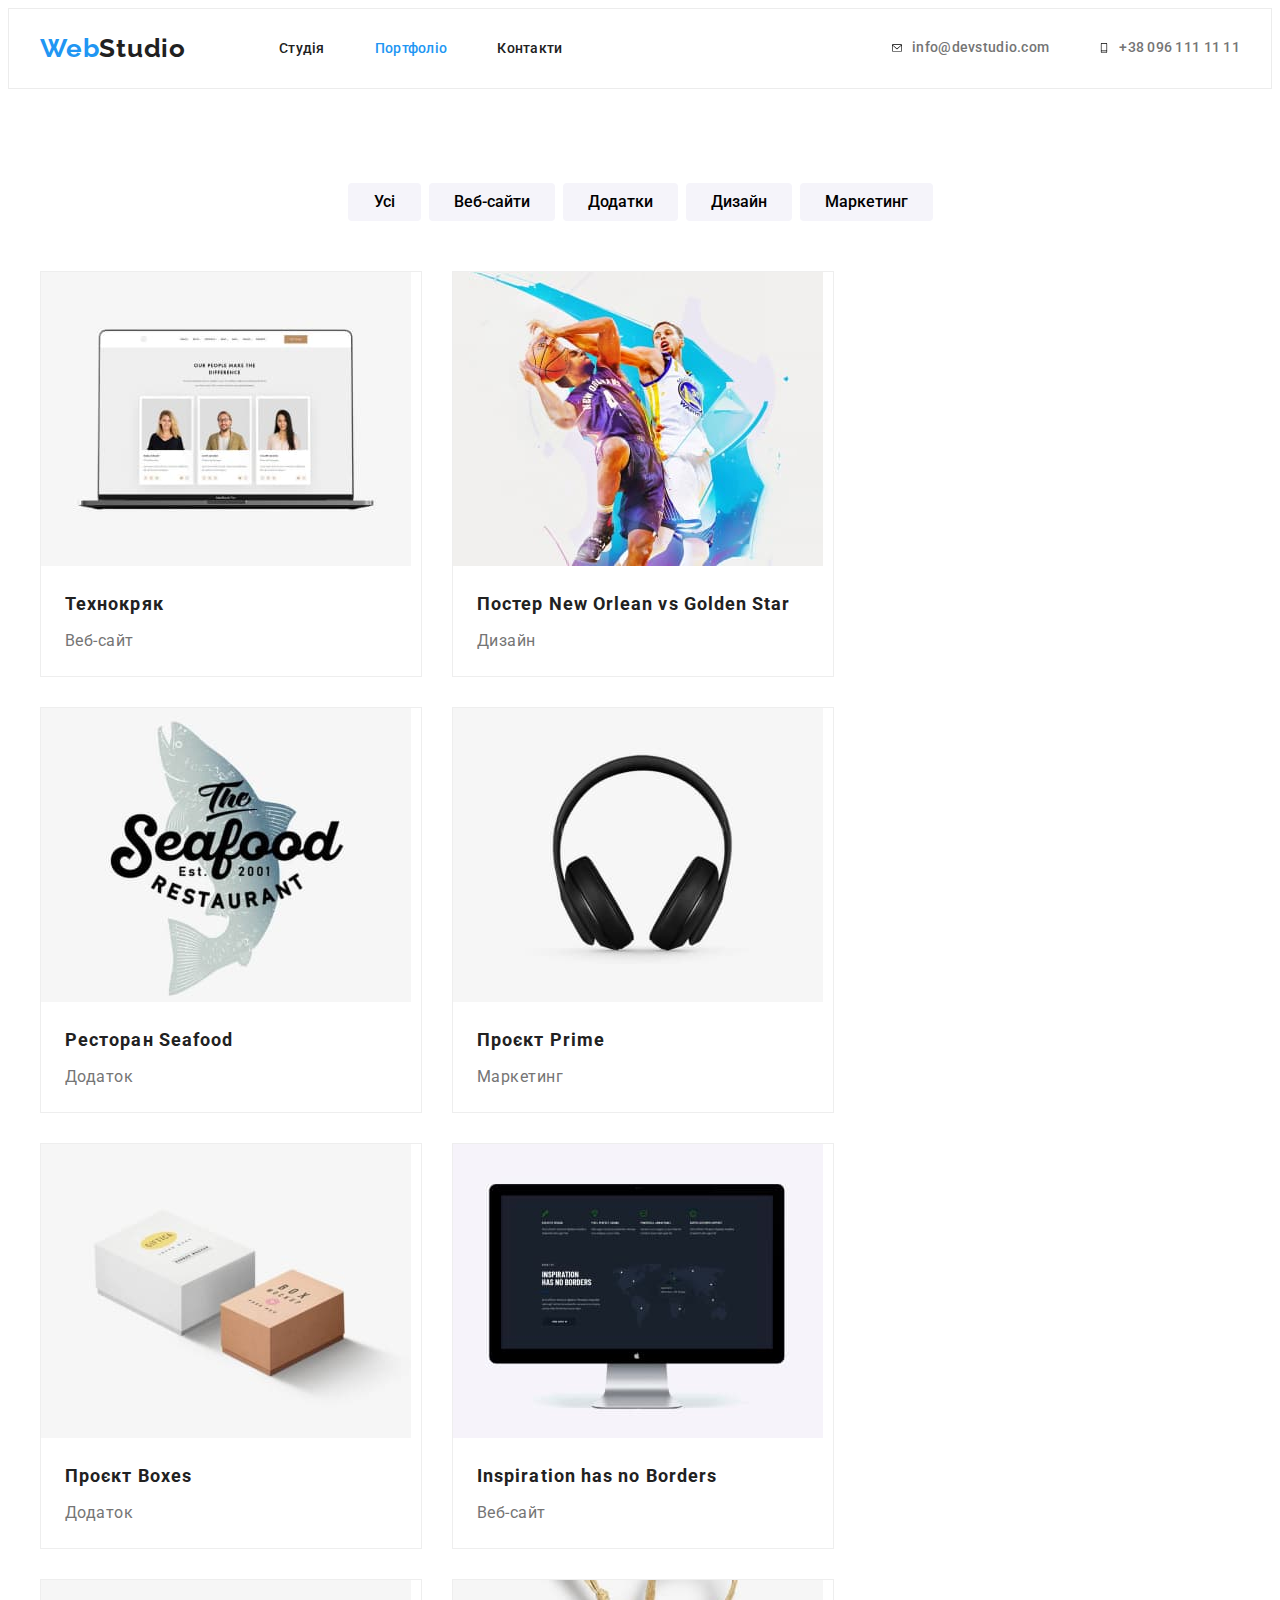
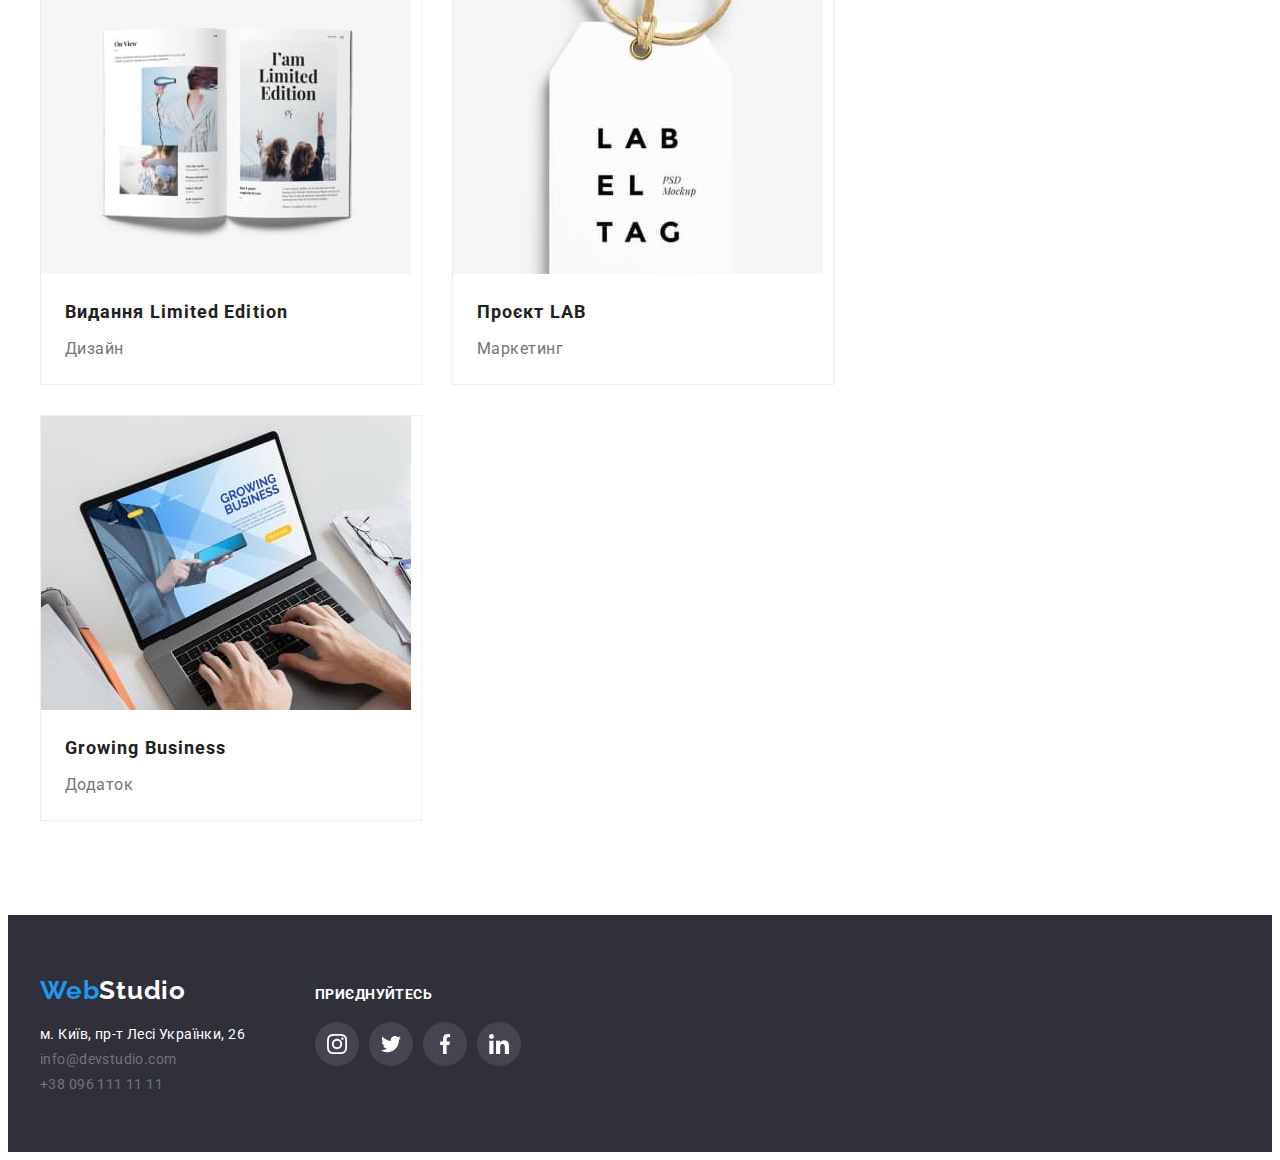
==== commit a62ef954: "помилки додаткові" ====
--- a/portfolio.html
+++ b/portfolio.html
@@ -91,8 +91,8 @@
               <img
                 src="./images/технокряк.jpg"
                 alt="технокряк"
-                width="370px"
-                height="294px"
+                width="370"
+                height="294"
               />
             
                 <h2 class="portfolio-title-list">Технокряк</h2>
@@ -106,8 +106,8 @@
               <img
                 src="./images/постер.jpg"
                 alt="постер"
-                width="370px"
-                height="294px"
+                width="370"
+                height="294"
               />
               
                 <h2 class="portfolio-title-list" lang="en">
@@ -123,8 +123,8 @@
               <img
                 src="./images/ресторан.jpg"
                 alt="ресторан"
-                width="370px"
-                height="294px"
+                width="370"
+                height="294"
               />
           
                 <h2 class="portfolio-title-list" lang="en">Ресторан Seafood</h2>
@@ -138,8 +138,8 @@
               <img
                 src="./images/навушники.jpg"
                 alt="навушники"
-                width="370px"
-                height="294px"
+                width="370"
+                height="294"
               />
 
           
@@ -154,8 +154,8 @@
               <img
                 src="./images/проект.jpg"
                 alt="проект"
-                width="370px"
-                height="294px"
+                width="370"
+                height="294"
               />
 
                            <h2 class="portfolio-title-list" lang="en">Проєкт Boxes</h2>
@@ -169,8 +169,8 @@
               <img
                 src="./images/монітор.jpg"
                 alt="монітор"
-                width="370px"
-                height="294px"
+                width="370"
+                height="294"
               />
 
                              <h2 class="portfolio-title-list" lang="en">
@@ -186,8 +186,8 @@
               <img
                 src="./images/видання.jpg"
                 alt="видання"
-                width="370px"
-                height="294px"
+                width="370"
+                height="294"
               />
            
                 <h2 class="portfolio-title-list" lang="en">
@@ -203,8 +203,8 @@
               <img
                 src="./images/лаб.jpg"
                 alt="лаб"
-                width="370px"
-                height="294px"
+                width="370"
+                height="294"
               />
 
                           <h2 class="portfolio-title-list" lang="en">Проєкт LAB</h2>
@@ -218,8 +218,8 @@
               <img
                 src="./images/бізнес.jpg"
                 alt="бізнес"
-                width="370px"
-                height="294px"
+                width="370"
+                height="294"
               />
 
                            <h2 class="portfolio-title-list" lang="en">Growing Business</h2>
@@ -264,16 +264,16 @@
       <div class="social">
         <p class="title-soc">приєднуйтесь</p>
         <ul class="footer-soc-list list">
-          <li class="footer-soc-item"><a href="" class="footer-soc-link link"><svg class="soc-icon" widtn="20" height="20">
+          <li class="footer-soc-item"><a href="" class="footer-soc-link link"><svg class="soc-icon" width="20" height="20">
             <use href="./images/icons.svg#icon-instagram-2"></use>
           </svg></a></li>
-          <li class="footer-soc-item"><a href="" class="footer-soc-link link"><svg class="soc-icon" widtn="20" height="20">
+          <li class="footer-soc-item"><a href="" class="footer-soc-link link"><svg class="soc-icon" width="20" height="20">
             <use href="./images/icons.svg#icon-twitter-1"></use>
           </svg></a></li>
-          <li class="footer-soc-item"><a href="" class="footer-soc-link link"><svg class="soc-icon" widtn="20" height="20">
+          <li class="footer-soc-item"><a href="" class="footer-soc-link link"><svg class="soc-icon" width="20" height="20">
             <use href="./images/icons.svg#icon-facebook-1"></use>
           </svg></a></li>
-          <li class="footer-soc-item"><a href="" class="footer-soc-link link"><svg class="soc-icon" widtn="20" height="20">
+          <li class="footer-soc-item"><a href="" class="footer-soc-link link"><svg class="soc-icon" width="20" height="20">
             <use href="./images/icons.svg#icon-linkedin-1"></use>
           </svg></a></li>
         </ul>
--- a/css/styles.css
+++ b/css/styles.css
@@ -344,7 +344,7 @@
  fill: var(--main-title-color);
  background-color: var(--accent-color);
 }
-.footer-soc-link:hover  {
+.footer-soc-link:hover, .footer-soc-link:focus  {
   background-color: var(--accent-color);
 }
 .footer-soc-list {
